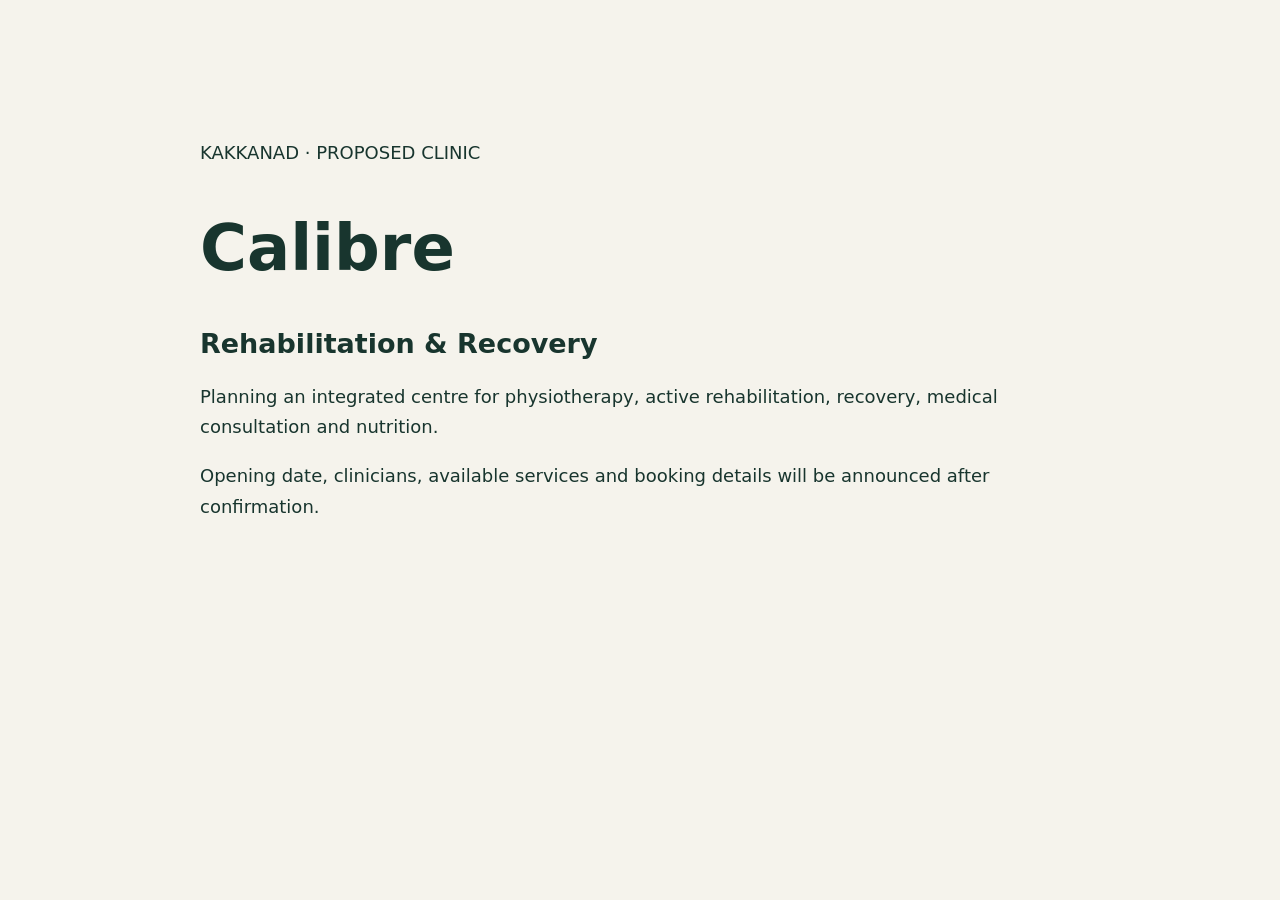
==== website/index.html @ 27e6f5db "Add pre-opening clinic placeholder without internal commercial data" ====
<!doctype html><html lang="en"><meta charset="utf-8"><meta name="viewport" content="width=device-width,initial-scale=1"><title>Calibre | Rehabilitation & Recovery</title><style>body{font:18px system-ui;background:#f5f3ec;color:#18352e;max-width:880px;margin:10vh auto;padding:30px}h1{font-size:64px}p{line-height:1.7}</style><main><p>KAKKANAD · PROPOSED CLINIC</p><h1>Calibre</h1><h2>Rehabilitation & Recovery</h2><p>Planning an integrated centre for physiotherapy, active rehabilitation, recovery, medical consultation and nutrition.</p><p>Opening date, clinicians, available services and booking details will be announced after confirmation.</p></main></html>
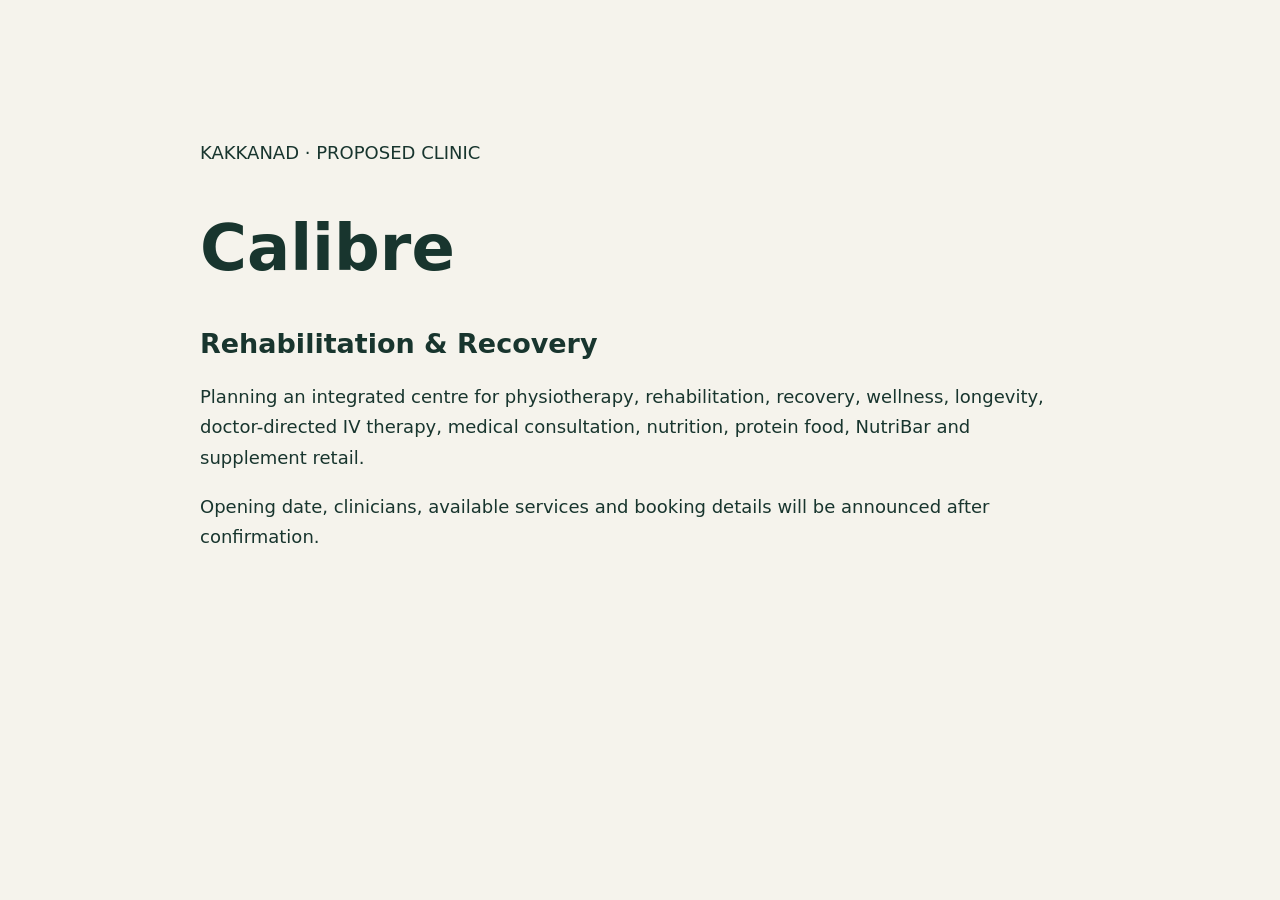
==== commit 106e7a2f: "Reflect complete proposed clinic concept in pre-opening placeholder" ====
--- a/website/index.html
+++ b/website/index.html
@@ -1 +1 @@
-<!doctype html><html lang="en"><meta charset="utf-8"><meta name="viewport" content="width=device-width,initial-scale=1"><title>Calibre | Rehabilitation & Recovery</title><style>body{font:18px system-ui;background:#f5f3ec;color:#18352e;max-width:880px;margin:10vh auto;padding:30px}h1{font-size:64px}p{line-height:1.7}</style><main><p>KAKKANAD · PROPOSED CLINIC</p><h1>Calibre</h1><h2>Rehabilitation & Recovery</h2><p>Planning an integrated centre for physiotherapy, active rehabilitation, recovery, medical consultation and nutrition.</p><p>Opening date, clinicians, available services and booking details will be announced after confirmation.</p></main></html>+<!doctype html><html lang="en"><meta charset="utf-8"><meta name="viewport" content="width=device-width,initial-scale=1"><title>Calibre | Rehabilitation & Recovery</title><style>body{font:18px system-ui;background:#f5f3ec;color:#18352e;max-width:880px;margin:10vh auto;padding:30px}h1{font-size:64px}p{line-height:1.7}</style><main><p>KAKKANAD · PROPOSED CLINIC</p><h1>Calibre</h1><h2>Rehabilitation & Recovery</h2><p>Planning an integrated centre for physiotherapy, rehabilitation, recovery, wellness, longevity, doctor-directed IV therapy, medical consultation, nutrition, protein food, NutriBar and supplement retail.</p><p>Opening date, clinicians, available services and booking details will be announced after confirmation.</p></main></html>
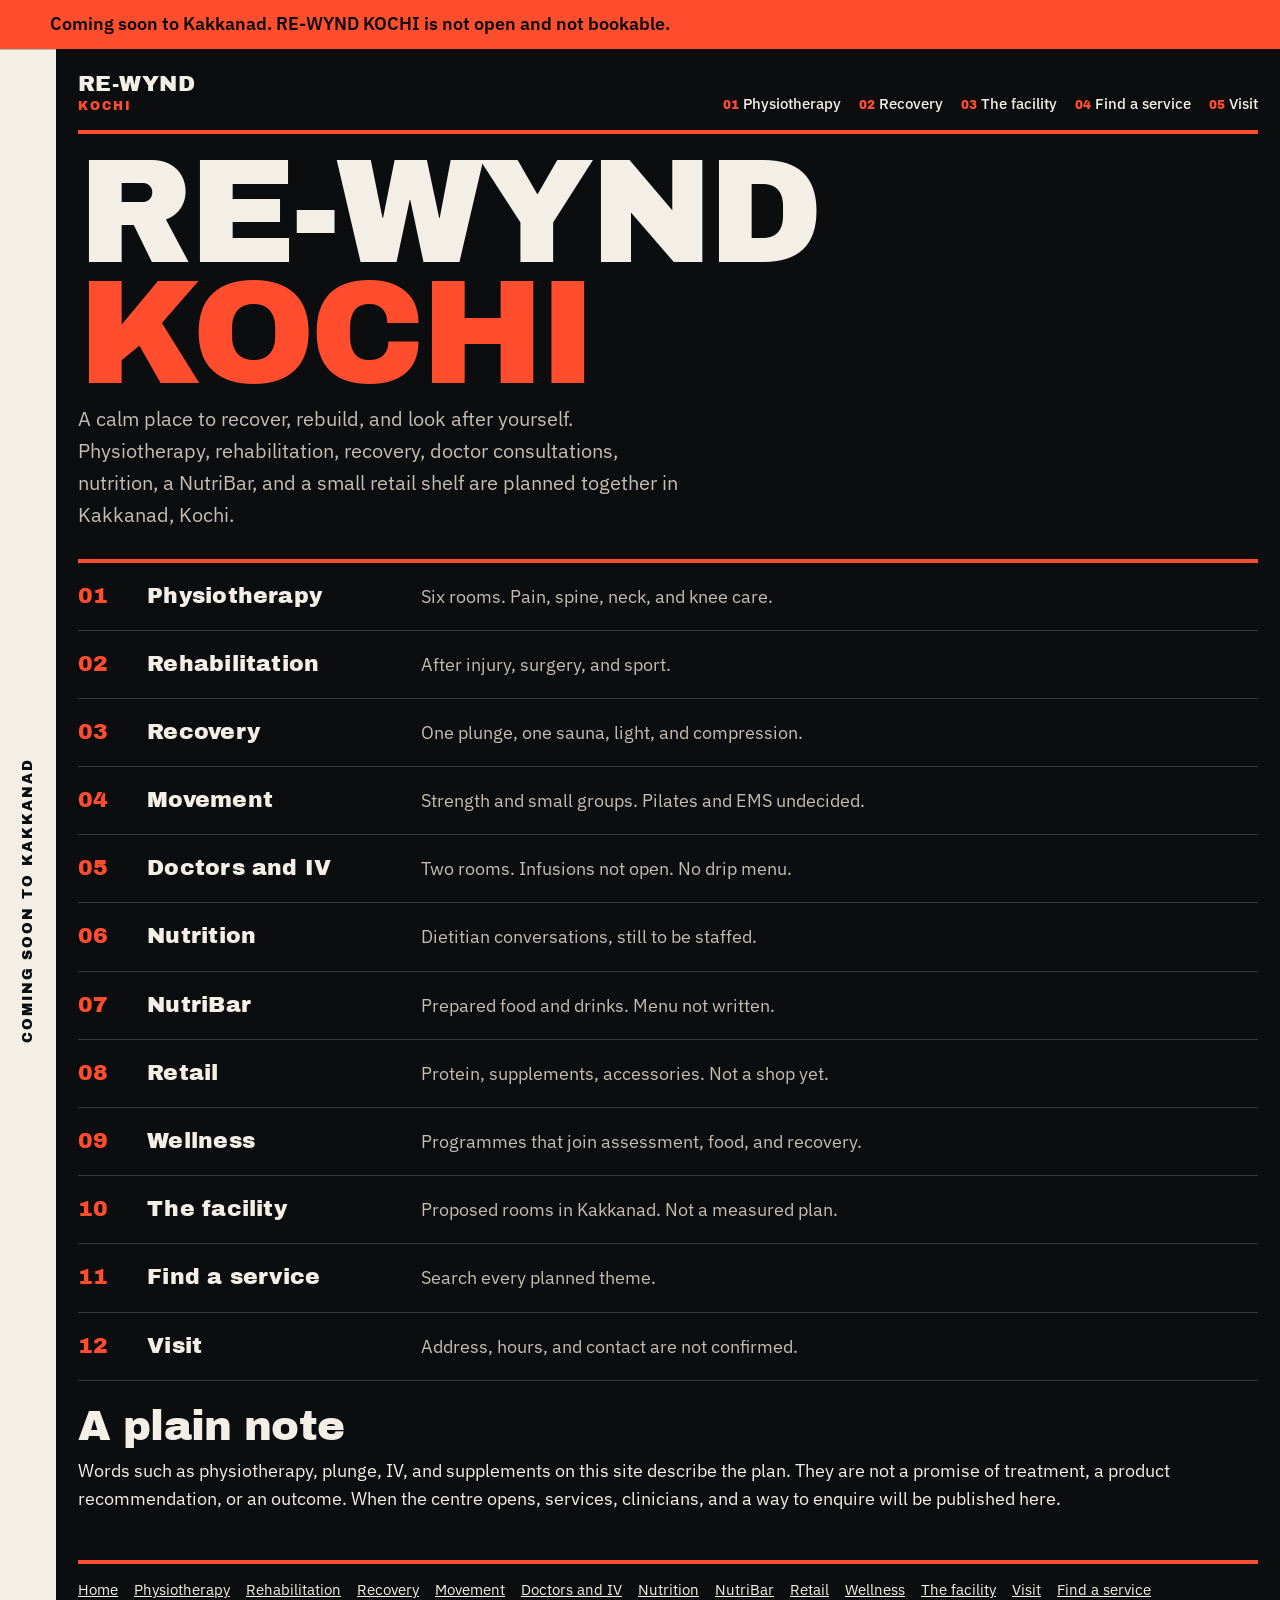
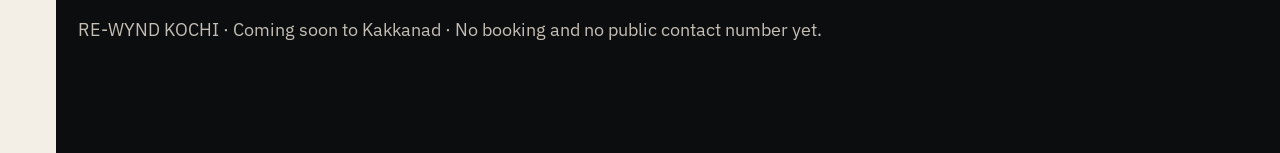
==== commit 4066a196: "Publish the RE-WYND coming-soon site and public planning indexes. GitHub previously had only the hom" ====
--- a/website/index.html
+++ b/website/index.html
@@ -1 +1,95 @@
-<!doctype html><html lang="en"><meta charset="utf-8"><meta name="viewport" content="width=device-width,initial-scale=1"><title>Calibre | Rehabilitation & Recovery</title><style>body{font:18px system-ui;background:#f5f3ec;color:#18352e;max-width:880px;margin:10vh auto;padding:30px}h1{font-size:64px}p{line-height:1.7}</style><main><p>KAKKANAD · PROPOSED CLINIC</p><h1>Calibre</h1><h2>Rehabilitation & Recovery</h2><p>Planning an integrated centre for physiotherapy, rehabilitation, recovery, wellness, longevity, doctor-directed IV therapy, medical consultation, nutrition, protein food, NutriBar and supplement retail.</p><p>Opening date, clinicians, available services and booking details will be announced after confirmation.</p></main></html>+<!doctype html>
+<html lang="en">
+<head>
+  <meta charset="utf-8">
+  <meta name="viewport" content="width=device-width, initial-scale=1">
+  <title>RE-WYND KOCHI | Coming soon to Kakkanad</title>
+  <meta name="description" content="Coming soon to Kakkanad. RE-WYND KOCHI is a proposed physiotherapy, rehabilitation, recovery, wellness and nutrition centre. Not open and not bookable.">
+  <meta name="theme-color" content="#0c0d0f">
+  <meta property="og:title" content="RE-WYND KOCHI | Coming soon to Kakkanad">
+  <meta property="og:description" content="Coming soon to Kakkanad. RE-WYND KOCHI is a proposed physiotherapy, rehabilitation, recovery, wellness and nutrition centre. Not open and not bookable.">
+  <meta property="og:type" content="website">
+  <meta name="twitter:card" content="summary">
+  <meta name="twitter:title" content="RE-WYND KOCHI | Coming soon to Kakkanad">
+  <meta name="twitter:description" content="Coming soon to Kakkanad. RE-WYND KOCHI is a proposed physiotherapy, rehabilitation, recovery, wellness and nutrition centre. Not open and not bookable.">
+  <link rel="preconnect" href="https://fonts.googleapis.com">
+  <link rel="preconnect" href="https://fonts.gstatic.com" crossorigin>
+  <link href="https://fonts.googleapis.com/css2?family=Archivo+Black&family=IBM+Plex+Sans:wght@400;500;600&display=swap" rel="stylesheet">
+  <link rel="stylesheet" href="assets/styles.css">
+  <link rel="icon" href="data:image/svg+xml,%3Csvg xmlns='http://www.w3.org/2000/svg' viewBox='0 0 32 32'%3E%3Crect fill='%230c0d0f' width='32' height='32'/%3E%3Crect fill='%23ff4d2e' y='26' width='32' height='6'/%3E%3C/svg%3E">
+  <script type="application/ld+json">
+  {
+    "@context": "https://schema.org",
+    "@type": "MedicalBusiness",
+    "name": "RE-WYND KOCHI",
+    "description": "Coming soon to Kakkanad. A proposed centre for physiotherapy, rehabilitation, recovery, wellness and nutrition. Not open and not bookable.",
+    "address": {
+      "@type": "PostalAddress",
+      "addressLocality": "Kakkanad",
+      "addressRegion": "Kerala",
+      "addressCountry": "IN"
+    }
+  }
+  </script>
+</head>
+<body>
+  <a class="skip" href="#content">Skip to content</a>
+  <div class="soon" role="status">
+    <p>Coming soon to Kakkanad. RE-WYND KOCHI is not open and not bookable.</p>
+  </div>
+  <div class="poster">
+    <p class="spine">Coming soon to Kakkanad</p>
+    <div class="poster-main wrap" id="content">
+      <header class="site">
+        <a class="brand" href="index.html"><strong>RE-WYND</strong><span>KOCHI</span></a>
+        <nav class="primary" aria-label="Primary">
+          <a href="physiotherapy.html">Physiotherapy</a>
+          <a href="recovery.html">Recovery</a>
+          <a href="facility.html">The facility</a>
+          <a href="services.html">Find a service</a>
+          <a href="visit.html">Visit</a>
+        </nav>
+      </header>
+      <h1>RE-WYND<span>KOCHI</span></h1>
+      <p class="lede">A calm place to recover, rebuild, and look after yourself. Physiotherapy, rehabilitation, recovery, doctor consultations, nutrition, a NutriBar, and a small retail shelf are planned together in Kakkanad, Kochi.</p>
+      <ol class="index">
+        <li><a href="physiotherapy.html"><strong>Physiotherapy</strong><span>Six rooms. Pain, spine, neck, and knee care.</span></a></li>
+        <li><a href="rehabilitation.html"><strong>Rehabilitation</strong><span>After injury, surgery, and sport.</span></a></li>
+        <li><a href="recovery.html"><strong>Recovery</strong><span>One plunge, one sauna, light, and compression.</span></a></li>
+        <li><a href="movement.html"><strong>Movement</strong><span>Strength and small groups. Pilates and EMS undecided.</span></a></li>
+        <li><a href="medical.html"><strong>Doctors and IV</strong><span>Two rooms. Infusions not open. No drip menu.</span></a></li>
+        <li><a href="nutrition.html"><strong>Nutrition</strong><span>Dietitian conversations, still to be staffed.</span></a></li>
+        <li><a href="nutribar.html"><strong>NutriBar</strong><span>Prepared food and drinks. Menu not written.</span></a></li>
+        <li><a href="retail.html"><strong>Retail</strong><span>Protein, supplements, accessories. Not a shop yet.</span></a></li>
+        <li><a href="wellness.html"><strong>Wellness</strong><span>Programmes that join assessment, food, and recovery.</span></a></li>
+        <li><a href="facility.html"><strong>The facility</strong><span>Proposed rooms in Kakkanad. Not a measured plan.</span></a></li>
+        <li><a href="services.html"><strong>Find a service</strong><span>Search every planned theme.</span></a></li>
+        <li><a href="visit.html"><strong>Visit</strong><span>Address, hours, and contact are not confirmed.</span></a></li>
+      </ol>
+      <section aria-labelledby="plain-heading">
+        <h2 id="plain-heading">A plain note</h2>
+        <p>Words such as physiotherapy, plunge, IV, and supplements on this site describe the plan. They are not a promise of treatment, a product recommendation, or an outcome. When the centre opens, services, clinicians, and a way to enquire will be published here.</p>
+      </section>
+      <footer class="site">
+        <hr>
+        <nav aria-label="All pages">
+          <a href="index.html">Home</a>
+          <a href="physiotherapy.html">Physiotherapy</a>
+          <a href="rehabilitation.html">Rehabilitation</a>
+          <a href="recovery.html">Recovery</a>
+          <a href="movement.html">Movement</a>
+          <a href="medical.html">Doctors and IV</a>
+          <a href="nutrition.html">Nutrition</a>
+          <a href="nutribar.html">NutriBar</a>
+          <a href="retail.html">Retail</a>
+          <a href="wellness.html">Wellness</a>
+          <a href="facility.html">The facility</a>
+          <a href="visit.html">Visit</a>
+          <a href="services.html">Find a service</a>
+        </nav>
+        <p>RE-WYND KOCHI · Coming soon to Kakkanad · No booking and no public contact number yet.</p>
+      </footer>
+    </div>
+  </div>
+</body>
+</html>
--- a/website/assets/styles.css
+++ b/website/assets/styles.css
@@ -0,0 +1,225 @@
+:root {
+  --bg: #0c0d0f;
+  --ink: #f4efe6;
+  --muted: #c4beb4;
+  --coral: #ff4d2e;
+  --line: #34363c;
+  --display: "Archivo Black", Impact, sans-serif;
+  --sans: "IBM Plex Sans", "Segoe UI", sans-serif;
+}
+
+* { box-sizing: border-box; }
+html { scroll-behavior: smooth; }
+body {
+  margin: 0;
+  font: 18px/1.6 var(--sans);
+  color: var(--ink);
+  background: var(--bg);
+}
+a { color: var(--ink); }
+a:hover { color: var(--coral); }
+a:focus-visible, input:focus-visible, .skip:focus {
+  outline: 3px solid var(--coral);
+  outline-offset: 3px;
+}
+.skip {
+  position: absolute;
+  left: 12px;
+  top: -48px;
+  background: var(--coral);
+  color: var(--bg);
+  padding: 8px 12px;
+  z-index: 5;
+  font-weight: 600;
+}
+.skip:focus { top: 12px; }
+
+.soon { background: var(--coral); color: var(--bg); }
+.soon p {
+  width: min(1180px, calc(100% - 32px));
+  margin: 0 auto;
+  padding: 10px 0;
+  font-weight: 600;
+}
+.wrap { width: min(1180px, calc(100% - 32px)); margin-inline: auto; }
+
+header.site {
+  display: flex;
+  flex-wrap: wrap;
+  align-items: flex-end;
+  justify-content: space-between;
+  gap: 16px 28px;
+  padding: 18px 0 14px;
+  border-bottom: 4px solid var(--coral);
+}
+.brand { text-decoration: none; color: var(--ink); }
+.brand strong {
+  display: block;
+  font-family: var(--display);
+  font-size: 22px;
+  font-weight: 400;
+  letter-spacing: 0.02em;
+  line-height: 0.9;
+}
+.brand span {
+  display: block;
+  margin-top: 2px;
+  color: var(--coral);
+  font-family: var(--display);
+  font-size: 12px;
+  letter-spacing: 0.16em;
+}
+nav.primary {
+  display: flex;
+  flex-wrap: wrap;
+  gap: 6px 18px;
+  counter-reset: nav;
+}
+nav.primary a {
+  text-decoration: none;
+  font-size: 15px;
+  font-weight: 500;
+  counter-increment: nav;
+}
+nav.primary a::before {
+  content: counter(nav, decimal-leading-zero) " ";
+  color: var(--coral);
+  font-family: var(--display);
+  font-size: 12px;
+}
+nav.primary a[aria-current="page"] { color: var(--coral); }
+
+.poster {
+  display: grid;
+  grid-template-columns: 56px 1fr;
+  min-height: calc(100vh - 48px);
+}
+.spine {
+  margin: 0;
+  writing-mode: vertical-rl;
+  transform: rotate(180deg);
+  display: flex;
+  align-items: center;
+  justify-content: center;
+  background: var(--ink);
+  color: var(--bg);
+  font-family: var(--display);
+  font-size: 14px;
+  letter-spacing: 0.14em;
+  text-transform: uppercase;
+}
+.poster-main { padding: 8px 0 48px; }
+
+h1 {
+  margin: 18px 0 8px;
+  font-family: var(--display);
+  font-weight: 400;
+  font-size: clamp(64px, 13vw, 148px);
+  line-height: 0.82;
+  letter-spacing: -0.03em;
+}
+h1 span { display: block; color: var(--coral); }
+.page-title { font-size: clamp(48px, 8vw, 92px); }
+.lede { max-width: 38rem; font-size: 20px; color: var(--muted); }
+
+.index {
+  list-style: none;
+  margin: 28px 0 0;
+  padding: 0;
+  border-top: 4px solid var(--coral);
+  counter-reset: row;
+}
+.index li { border-bottom: 1px solid var(--line); counter-increment: row; }
+.index a {
+  display: grid;
+  grid-template-columns: 3.2rem minmax(9rem, 16rem) 1fr;
+  gap: 12px 18px;
+  align-items: baseline;
+  padding: 16px 0;
+  text-decoration: none;
+  color: var(--ink);
+}
+.index a::before {
+  content: counter(row, decimal-leading-zero);
+  color: var(--coral);
+  font-family: var(--display);
+  font-size: 22px;
+}
+.index strong { font-family: var(--display); font-weight: 400; font-size: 22px; letter-spacing: 0.01em; }
+.index span { color: var(--muted); }
+
+section { padding: 26px 0; }
+h2 {
+  margin: 0 0 10px;
+  font-family: var(--display);
+  font-weight: 400;
+  font-size: clamp(28px, 4vw, 42px);
+  line-height: 0.95;
+  letter-spacing: -0.02em;
+}
+h3 { margin: 0 0 8px; font-family: var(--display); font-weight: 400; font-size: 22px; }
+p { margin: 0 0 12px; }
+.quiet, .clean li, .lede { color: var(--muted); }
+.clean { margin: 8px 0 0; padding-left: 1.1rem; }
+.clean li { margin: 8px 0; }
+
+.grid { display: grid; grid-template-columns: repeat(auto-fit, minmax(240px, 1fr)); gap: 0 32px; }
+.card, .panel {
+  background: transparent;
+  border: 0;
+  border-top: 3px solid var(--coral);
+  border-radius: 0;
+  box-shadow: none;
+  padding: 16px 0 8px;
+  margin-bottom: 18px;
+}
+.more { font-weight: 600; text-decoration: none; border-bottom: 2px solid var(--coral); }
+hr { height: 4px; background: var(--coral); border: 0; margin: 0; }
+
+footer.site { padding: 8px 0 48px; color: var(--muted); }
+footer.site nav { display: flex; flex-wrap: wrap; gap: 8px 16px; margin: 14px 0; }
+footer.site a { font-size: 15px; }
+
+.search { display: flex; flex-direction: column; gap: 8px; margin: 8px 0 18px; }
+.search label { font-weight: 600; }
+.search input {
+  width: min(100%, 560px);
+  border: 0;
+  border-bottom: 3px solid var(--coral);
+  border-radius: 0;
+  background: transparent;
+  color: var(--ink);
+  padding: 12px 0;
+  font: inherit;
+}
+.catalog { list-style: none; margin: 0; padding: 0; }
+.catalog li {
+  background: transparent;
+  border: 0;
+  border-bottom: 1px solid var(--line);
+  border-radius: 0;
+  padding: 14px 0;
+}
+.catalog li[hidden] { display: none; }
+.tag {
+  display: block;
+  color: var(--coral);
+  font-family: var(--display);
+  font-size: 12px;
+  letter-spacing: 0.08em;
+  text-transform: uppercase;
+}
+
+@media (max-width: 720px) {
+  body { font-size: 17px; }
+  .poster { grid-template-columns: 1fr; }
+  .spine {
+    writing-mode: horizontal-tb;
+    transform: none;
+    min-height: 42px;
+    letter-spacing: 0.08em;
+  }
+  .index a { grid-template-columns: 2.6rem 1fr; }
+  .index span { grid-column: 2; }
+  h1 { font-size: clamp(52px, 16vw, 84px); }
+}
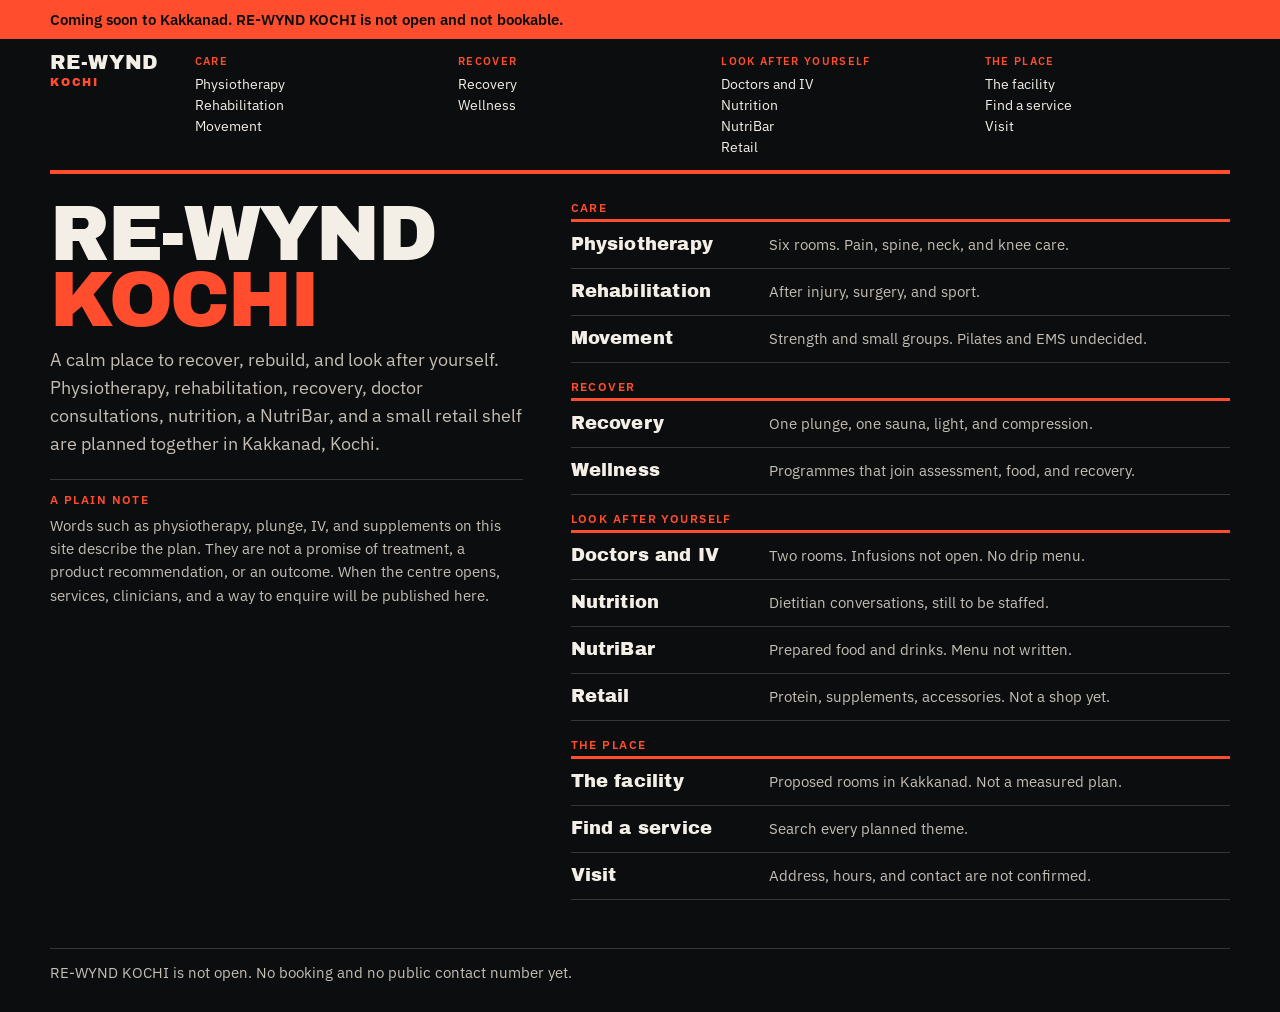
==== commit c350ba7e: "Place the offer and the facts on the first screen. The black and coral palette stays. Home is a spli" ====
--- a/website/index.html
+++ b/website/index.html
@@ -37,59 +37,81 @@
   <div class="soon" role="status">
     <p>Coming soon to Kakkanad. RE-WYND KOCHI is not open and not bookable.</p>
   </div>
-  <div class="poster">
-    <p class="spine">Coming soon to Kakkanad</p>
-    <div class="poster-main wrap" id="content">
-      <header class="site">
-        <a class="brand" href="index.html"><strong>RE-WYND</strong><span>KOCHI</span></a>
-        <nav class="primary" aria-label="Primary">
-          <a href="physiotherapy.html">Physiotherapy</a>
-          <a href="recovery.html">Recovery</a>
-          <a href="facility.html">The facility</a>
-          <a href="services.html">Find a service</a>
-          <a href="visit.html">Visit</a>
-        </nav>
-      </header>
+  <header class="site">
+    <a class="brand" href="index.html"><strong>RE-WYND</strong><span>KOCHI</span></a>
+    <nav class="primary" aria-label="Primary">
+      <div>
+        <p class="nav-label">Care</p>
+        <a href="physiotherapy.html">Physiotherapy</a>
+        <a href="rehabilitation.html">Rehabilitation</a>
+        <a href="movement.html">Movement</a>
+      </div>
+      <div>
+        <p class="nav-label">Recover</p>
+        <a href="recovery.html">Recovery</a>
+        <a href="wellness.html">Wellness</a>
+      </div>
+      <div>
+        <p class="nav-label">Look after yourself</p>
+        <a href="medical.html">Doctors and IV</a>
+        <a href="nutrition.html">Nutrition</a>
+        <a href="nutribar.html">NutriBar</a>
+        <a href="retail.html">Retail</a>
+      </div>
+      <div>
+        <p class="nav-label">The place</p>
+        <a href="facility.html">The facility</a>
+        <a href="services.html">Find a service</a>
+        <a href="visit.html">Visit</a>
+      </div>
+    </nav>
+  </header>
+  <main class="split" id="content">
+    <div>
       <h1>RE-WYND<span>KOCHI</span></h1>
       <p class="lede">A calm place to recover, rebuild, and look after yourself. Physiotherapy, rehabilitation, recovery, doctor consultations, nutrition, a NutriBar, and a small retail shelf are planned together in Kakkanad, Kochi.</p>
-      <ol class="index">
-        <li><a href="physiotherapy.html"><strong>Physiotherapy</strong><span>Six rooms. Pain, spine, neck, and knee care.</span></a></li>
-        <li><a href="rehabilitation.html"><strong>Rehabilitation</strong><span>After injury, surgery, and sport.</span></a></li>
-        <li><a href="recovery.html"><strong>Recovery</strong><span>One plunge, one sauna, light, and compression.</span></a></li>
-        <li><a href="movement.html"><strong>Movement</strong><span>Strength and small groups. Pilates and EMS undecided.</span></a></li>
-        <li><a href="medical.html"><strong>Doctors and IV</strong><span>Two rooms. Infusions not open. No drip menu.</span></a></li>
-        <li><a href="nutrition.html"><strong>Nutrition</strong><span>Dietitian conversations, still to be staffed.</span></a></li>
-        <li><a href="nutribar.html"><strong>NutriBar</strong><span>Prepared food and drinks. Menu not written.</span></a></li>
-        <li><a href="retail.html"><strong>Retail</strong><span>Protein, supplements, accessories. Not a shop yet.</span></a></li>
-        <li><a href="wellness.html"><strong>Wellness</strong><span>Programmes that join assessment, food, and recovery.</span></a></li>
-        <li><a href="facility.html"><strong>The facility</strong><span>Proposed rooms in Kakkanad. Not a measured plan.</span></a></li>
-        <li><a href="services.html"><strong>Find a service</strong><span>Search every planned theme.</span></a></li>
-        <li><a href="visit.html"><strong>Visit</strong><span>Address, hours, and contact are not confirmed.</span></a></li>
-      </ol>
-      <section aria-labelledby="plain-heading">
+      <section class="note" aria-labelledby="plain-heading">
         <h2 id="plain-heading">A plain note</h2>
         <p>Words such as physiotherapy, plunge, IV, and supplements on this site describe the plan. They are not a promise of treatment, a product recommendation, or an outcome. When the centre opens, services, clinicians, and a way to enquire will be published here.</p>
       </section>
-      <footer class="site">
-        <hr>
-        <nav aria-label="All pages">
-          <a href="index.html">Home</a>
-          <a href="physiotherapy.html">Physiotherapy</a>
-          <a href="rehabilitation.html">Rehabilitation</a>
-          <a href="recovery.html">Recovery</a>
-          <a href="movement.html">Movement</a>
-          <a href="medical.html">Doctors and IV</a>
-          <a href="nutrition.html">Nutrition</a>
-          <a href="nutribar.html">NutriBar</a>
-          <a href="retail.html">Retail</a>
-          <a href="wellness.html">Wellness</a>
-          <a href="facility.html">The facility</a>
-          <a href="visit.html">Visit</a>
-          <a href="services.html">Find a service</a>
-        </nav>
-        <p>RE-WYND KOCHI · Coming soon to Kakkanad · No booking and no public contact number yet.</p>
-      </footer>
     </div>
-  </div>
+    <div class="bands">
+      <section class="band" aria-labelledby="care-heading">
+        <h2 id="care-heading">Care</h2>
+        <ul>
+          <li><a href="physiotherapy.html"><strong>Physiotherapy</strong><span>Six rooms. Pain, spine, neck, and knee care.</span></a></li>
+          <li><a href="rehabilitation.html"><strong>Rehabilitation</strong><span>After injury, surgery, and sport.</span></a></li>
+          <li><a href="movement.html"><strong>Movement</strong><span>Strength and small groups. Pilates and EMS undecided.</span></a></li>
+        </ul>
+      </section>
+      <section class="band" aria-labelledby="recover-heading">
+        <h2 id="recover-heading">Recover</h2>
+        <ul>
+          <li><a href="recovery.html"><strong>Recovery</strong><span>One plunge, one sauna, light, and compression.</span></a></li>
+          <li><a href="wellness.html"><strong>Wellness</strong><span>Programmes that join assessment, food, and recovery.</span></a></li>
+        </ul>
+      </section>
+      <section class="band" aria-labelledby="daily-heading">
+        <h2 id="daily-heading">Look after yourself</h2>
+        <ul>
+          <li><a href="medical.html"><strong>Doctors and IV</strong><span>Two rooms. Infusions not open. No drip menu.</span></a></li>
+          <li><a href="nutrition.html"><strong>Nutrition</strong><span>Dietitian conversations, still to be staffed.</span></a></li>
+          <li><a href="nutribar.html"><strong>NutriBar</strong><span>Prepared food and drinks. Menu not written.</span></a></li>
+          <li><a href="retail.html"><strong>Retail</strong><span>Protein, supplements, accessories. Not a shop yet.</span></a></li>
+        </ul>
+      </section>
+      <section class="band" aria-labelledby="place-heading">
+        <h2 id="place-heading">The place</h2>
+        <ul>
+          <li><a href="facility.html"><strong>The facility</strong><span>Proposed rooms in Kakkanad. Not a measured plan.</span></a></li>
+          <li><a href="services.html"><strong>Find a service</strong><span>Search every planned theme.</span></a></li>
+          <li><a href="visit.html"><strong>Visit</strong><span>Address, hours, and contact are not confirmed.</span></a></li>
+        </ul>
+      </section>
+    </div>
+  </main>
+  <footer class="site">
+    <p>RE-WYND KOCHI is not open. No booking and no public contact number yet.</p>
+  </footer>
 </body>
 </html>
--- a/website/assets/styles.css
+++ b/website/assets/styles.css
@@ -12,7 +12,7 @@
 html { scroll-behavior: smooth; }
 body {
   margin: 0;
-  font: 18px/1.6 var(--sans);
+  font: 18px/1.55 var(--sans);
   color: var(--ink);
   background: var(--bg);
 }
@@ -36,154 +36,236 @@
 
 .soon { background: var(--coral); color: var(--bg); }
 .soon p {
-  width: min(1180px, calc(100% - 32px));
+  width: min(1180px, calc(100% - 40px));
   margin: 0 auto;
-  padding: 10px 0;
-  font-weight: 600;
-}
-.wrap { width: min(1180px, calc(100% - 32px)); margin-inline: auto; }
+  padding: 8px 0;
+  font-size: 15px;
+  font-weight: 600;
+}
+
+header.site,
+footer.site,
+.split,
+.read {
+  width: min(1180px, calc(100% - 40px));
+  margin-inline: auto;
+}
 
 header.site {
-  display: flex;
-  flex-wrap: wrap;
-  align-items: flex-end;
-  justify-content: space-between;
-  gap: 16px 28px;
-  padding: 18px 0 14px;
+  display: grid;
+  grid-template-columns: auto minmax(0, 1fr);
+  gap: 12px 36px;
+  align-items: start;
+  padding: 14px 0 12px;
   border-bottom: 4px solid var(--coral);
 }
 .brand { text-decoration: none; color: var(--ink); }
 .brand strong {
   display: block;
   font-family: var(--display);
-  font-size: 22px;
+  font-size: 20px;
   font-weight: 400;
   letter-spacing: 0.02em;
   line-height: 0.9;
 }
 .brand span {
   display: block;
-  margin-top: 2px;
-  color: var(--coral);
-  font-family: var(--display);
+  margin-top: 3px;
+  color: var(--coral);
+  font-family: var(--display);
+  font-size: 11px;
+  letter-spacing: 0.16em;
+}
+nav.primary {
+  display: grid;
+  grid-template-columns: repeat(4, minmax(0, 1fr));
+  gap: 8px 18px;
+}
+.nav-label {
+  margin: 0 0 4px;
+  color: var(--coral);
+  font-size: 11px;
+  font-weight: 600;
+  letter-spacing: 0.12em;
+  text-transform: uppercase;
+}
+nav.primary a {
+  display: block;
+  text-decoration: none;
+  font-size: 14px;
+  line-height: 1.35;
+  padding: 1px 0;
+}
+nav.primary a[aria-current="page"] { color: var(--coral); }
+
+.split {
+  display: grid;
+  grid-template-columns: minmax(260px, 0.86fr) minmax(0, 1.2fr);
+  gap: 28px 48px;
+  align-items: start;
+  padding: 28px 0 48px;
+}
+h1 {
+  margin: 0 0 12px;
+  font-family: var(--display);
+  font-weight: 400;
+  font-size: clamp(52px, 6vw, 88px);
+  line-height: 0.86;
+  letter-spacing: -0.03em;
+  overflow-wrap: break-word;
+}
+h1 span { display: block; color: var(--coral); }
+.lede { margin: 0; max-width: 36rem; color: var(--muted); font-size: 18px; }
+.note { margin-top: 22px; padding-top: 14px; border-top: 1px solid var(--line); }
+.note h2 {
+  margin: 0 0 8px;
+  font-family: var(--sans);
   font-size: 12px;
-  letter-spacing: 0.16em;
-}
-nav.primary {
-  display: flex;
-  flex-wrap: wrap;
-  gap: 6px 18px;
-  counter-reset: nav;
-}
-nav.primary a {
+  font-weight: 600;
+  letter-spacing: 0.12em;
+  text-transform: uppercase;
+  color: var(--coral);
+}
+.note p { margin: 0; color: var(--muted); font-size: 15px; }
+
+.bands { display: flex; flex-direction: column; gap: 18px; }
+.band h2 {
+  margin: 0 0 6px;
+  font-family: var(--sans);
+  font-size: 12px;
+  font-weight: 600;
+  letter-spacing: 0.12em;
+  text-transform: uppercase;
+  color: var(--coral);
+}
+.band ul {
+  list-style: none;
+  margin: 0;
+  padding: 0;
+  border-top: 3px solid var(--coral);
+}
+.band li { border-bottom: 1px solid var(--line); }
+.band a {
+  display: grid;
+  grid-template-columns: 11.5rem minmax(0, 1fr);
+  gap: 8px 14px;
+  align-items: baseline;
+  padding: 9px 0;
+  text-decoration: none;
+  color: var(--ink);
+}
+.band strong {
+  font-family: var(--display);
+  font-weight: 400;
+  font-size: 18px;
+  letter-spacing: 0.01em;
+}
+.band span { color: var(--muted); font-size: 15px; }
+
+.read {
+  display: grid;
+  grid-template-columns: minmax(280px, 420px) minmax(0, 1fr);
+  gap: 36px 40px;
+  align-items: start;
+  padding: 28px 0 56px;
+}
+.rail { position: sticky; top: 16px; min-width: 0; }
+.column { min-width: 0; }
+.rail h1 { font-size: clamp(36px, 3.4vw, 48px); }
+.onpage { margin-top: 22px; }
+.onpage p {
+  margin: 0 0 6px;
+  color: var(--coral);
+  font-size: 12px;
+  font-weight: 600;
+  letter-spacing: 0.12em;
+  text-transform: uppercase;
+}
+.onpage a {
+  display: block;
+  padding: 6px 0;
+  border-bottom: 1px solid var(--line);
   text-decoration: none;
   font-size: 15px;
-  font-weight: 500;
-  counter-increment: nav;
-}
-nav.primary a::before {
-  content: counter(nav, decimal-leading-zero) " ";
-  color: var(--coral);
-  font-family: var(--display);
-  font-size: 12px;
-}
-nav.primary a[aria-current="page"] { color: var(--coral); }
-
-.poster {
-  display: grid;
-  grid-template-columns: 56px 1fr;
-  min-height: calc(100vh - 48px);
-}
-.spine {
-  margin: 0;
-  writing-mode: vertical-rl;
-  transform: rotate(180deg);
-  display: flex;
-  align-items: center;
-  justify-content: center;
-  background: var(--ink);
-  color: var(--bg);
-  font-family: var(--display);
-  font-size: 14px;
-  letter-spacing: 0.14em;
-  text-transform: uppercase;
-}
-.poster-main { padding: 8px 0 48px; }
-
-h1 {
-  margin: 18px 0 8px;
-  font-family: var(--display);
-  font-weight: 400;
-  font-size: clamp(64px, 13vw, 148px);
-  line-height: 0.82;
-  letter-spacing: -0.03em;
-}
-h1 span { display: block; color: var(--coral); }
-.page-title { font-size: clamp(48px, 8vw, 92px); }
-.lede { max-width: 38rem; font-size: 20px; color: var(--muted); }
-
-.index {
-  list-style: none;
-  margin: 28px 0 0;
-  padding: 0;
-  border-top: 4px solid var(--coral);
-  counter-reset: row;
-}
-.index li { border-bottom: 1px solid var(--line); counter-increment: row; }
-.index a {
-  display: grid;
-  grid-template-columns: 3.2rem minmax(9rem, 16rem) 1fr;
-  gap: 12px 18px;
-  align-items: baseline;
-  padding: 16px 0;
-  text-decoration: none;
-  color: var(--ink);
-}
-.index a::before {
-  content: counter(row, decimal-leading-zero);
-  color: var(--coral);
-  font-family: var(--display);
-  font-size: 22px;
-}
-.index strong { font-family: var(--display); font-weight: 400; font-size: 22px; letter-spacing: 0.01em; }
-.index span { color: var(--muted); }
-
-section { padding: 26px 0; }
+}
+
+.column section { margin: 0 0 28px; }
 h2 {
-  margin: 0 0 10px;
-  font-family: var(--display);
-  font-weight: 400;
-  font-size: clamp(28px, 4vw, 42px);
+  margin: 0 0 12px;
+  font-family: var(--display);
+  font-weight: 400;
+  font-size: clamp(26px, 3vw, 36px);
   line-height: 0.95;
   letter-spacing: -0.02em;
 }
-h3 { margin: 0 0 8px; font-family: var(--display); font-weight: 400; font-size: 22px; }
+h3 {
+  margin: 0 0 6px;
+  font-family: var(--display);
+  font-weight: 400;
+  font-size: 22px;
+}
 p { margin: 0 0 12px; }
-.quiet, .clean li, .lede { color: var(--muted); }
-.clean { margin: 8px 0 0; padding-left: 1.1rem; }
-.clean li { margin: 8px 0; }
-
-.grid { display: grid; grid-template-columns: repeat(auto-fit, minmax(240px, 1fr)); gap: 0 32px; }
-.card, .panel {
-  background: transparent;
-  border: 0;
-  border-top: 3px solid var(--coral);
-  border-radius: 0;
-  box-shadow: none;
-  padding: 16px 0 8px;
-  margin-bottom: 18px;
-}
-.more { font-weight: 600; text-decoration: none; border-bottom: 2px solid var(--coral); }
-hr { height: 4px; background: var(--coral); border: 0; margin: 0; }
-
-footer.site { padding: 8px 0 48px; color: var(--muted); }
-footer.site nav { display: flex; flex-wrap: wrap; gap: 8px 16px; margin: 14px 0; }
-footer.site a { font-size: 15px; }
-
-.search { display: flex; flex-direction: column; gap: 8px; margin: 8px 0 18px; }
+.quiet { color: var(--muted); }
+
+.pair {
+  display: grid;
+  grid-template-columns: 1fr 1fr;
+  border-top: 3px solid var(--coral);
+}
+.pair > div { padding: 14px 18px 4px 0; }
+.pair > div + div {
+  padding-left: 18px;
+  border-left: 1px solid var(--line);
+}
+.pair-label {
+  margin: 0 0 6px;
+  color: var(--coral);
+  font-family: var(--display);
+  font-size: 13px;
+  letter-spacing: 0.08em;
+  text-transform: uppercase;
+}
+
+.themes article {
+  border-top: 3px solid var(--coral);
+  padding: 14px 0 2px;
+}
+.register {
+  list-style: none;
+  margin: 0;
+  padding: 0;
+  border-top: 3px solid var(--coral);
+}
+.register li {
+  display: grid;
+  grid-template-columns: 14rem minmax(0, 1fr);
+  gap: 8px 18px;
+  align-items: baseline;
+  padding: 12px 0;
+  border-bottom: 1px solid var(--line);
+}
+.register strong {
+  font-family: var(--display);
+  font-weight: 400;
+  font-size: 16px;
+}
+.register span { color: var(--muted); }
+
+.handoff {
+  margin: 0;
+  padding-top: 14px;
+  border-top: 3px solid var(--coral);
+}
+.handoff a {
+  font-weight: 600;
+  text-decoration: none;
+  border-bottom: 2px solid var(--coral);
+}
+
+.search { display: flex; flex-direction: column; gap: 8px; margin: 0 0 8px; }
 .search label { font-weight: 600; }
 .search input {
-  width: min(100%, 560px);
+  width: 100%;
   border: 0;
   border-bottom: 3px solid var(--coral);
   border-radius: 0;
@@ -192,34 +274,41 @@
   padding: 12px 0;
   font: inherit;
 }
-.catalog { list-style: none; margin: 0; padding: 0; }
+.catalog { list-style: none; margin: 8px 0 0; padding: 0; }
 .catalog li {
-  background: transparent;
-  border: 0;
+  display: grid;
+  grid-template-columns: 9.5rem minmax(0, 1fr);
+  gap: 6px 18px;
+  align-items: baseline;
+  padding: 12px 0;
   border-bottom: 1px solid var(--line);
-  border-radius: 0;
-  padding: 14px 0;
 }
 .catalog li[hidden] { display: none; }
 .tag {
-  display: block;
   color: var(--coral);
   font-family: var(--display);
   font-size: 12px;
-  letter-spacing: 0.08em;
-  text-transform: uppercase;
-}
-
+  letter-spacing: 0.06em;
+  text-transform: uppercase;
+}
+.catalog p { margin: 0; }
+
+footer.site {
+  padding: 0 0 28px;
+  color: var(--muted);
+  font-size: 15px;
+}
+footer.site p { margin: 0; padding-top: 12px; border-top: 1px solid var(--line); }
+
+@media (max-width: 980px) {
+  nav.primary { grid-template-columns: 1fr 1fr; }
+  .split, .read { grid-template-columns: 1fr; }
+  .rail { position: static; }
+}
 @media (max-width: 720px) {
   body { font-size: 17px; }
-  .poster { grid-template-columns: 1fr; }
-  .spine {
-    writing-mode: horizontal-tb;
-    transform: none;
-    min-height: 42px;
-    letter-spacing: 0.08em;
-  }
-  .index a { grid-template-columns: 2.6rem 1fr; }
-  .index span { grid-column: 2; }
-  h1 { font-size: clamp(52px, 16vw, 84px); }
-}
+  header.site { grid-template-columns: 1fr; }
+  .band a, .register li, .catalog li, .pair { grid-template-columns: 1fr; }
+  .pair > div + div { padding-left: 0; border-left: 0; border-top: 1px solid var(--line); padding-top: 14px; }
+  h1 { font-size: clamp(36px, 11vw, 56px); }
+}
